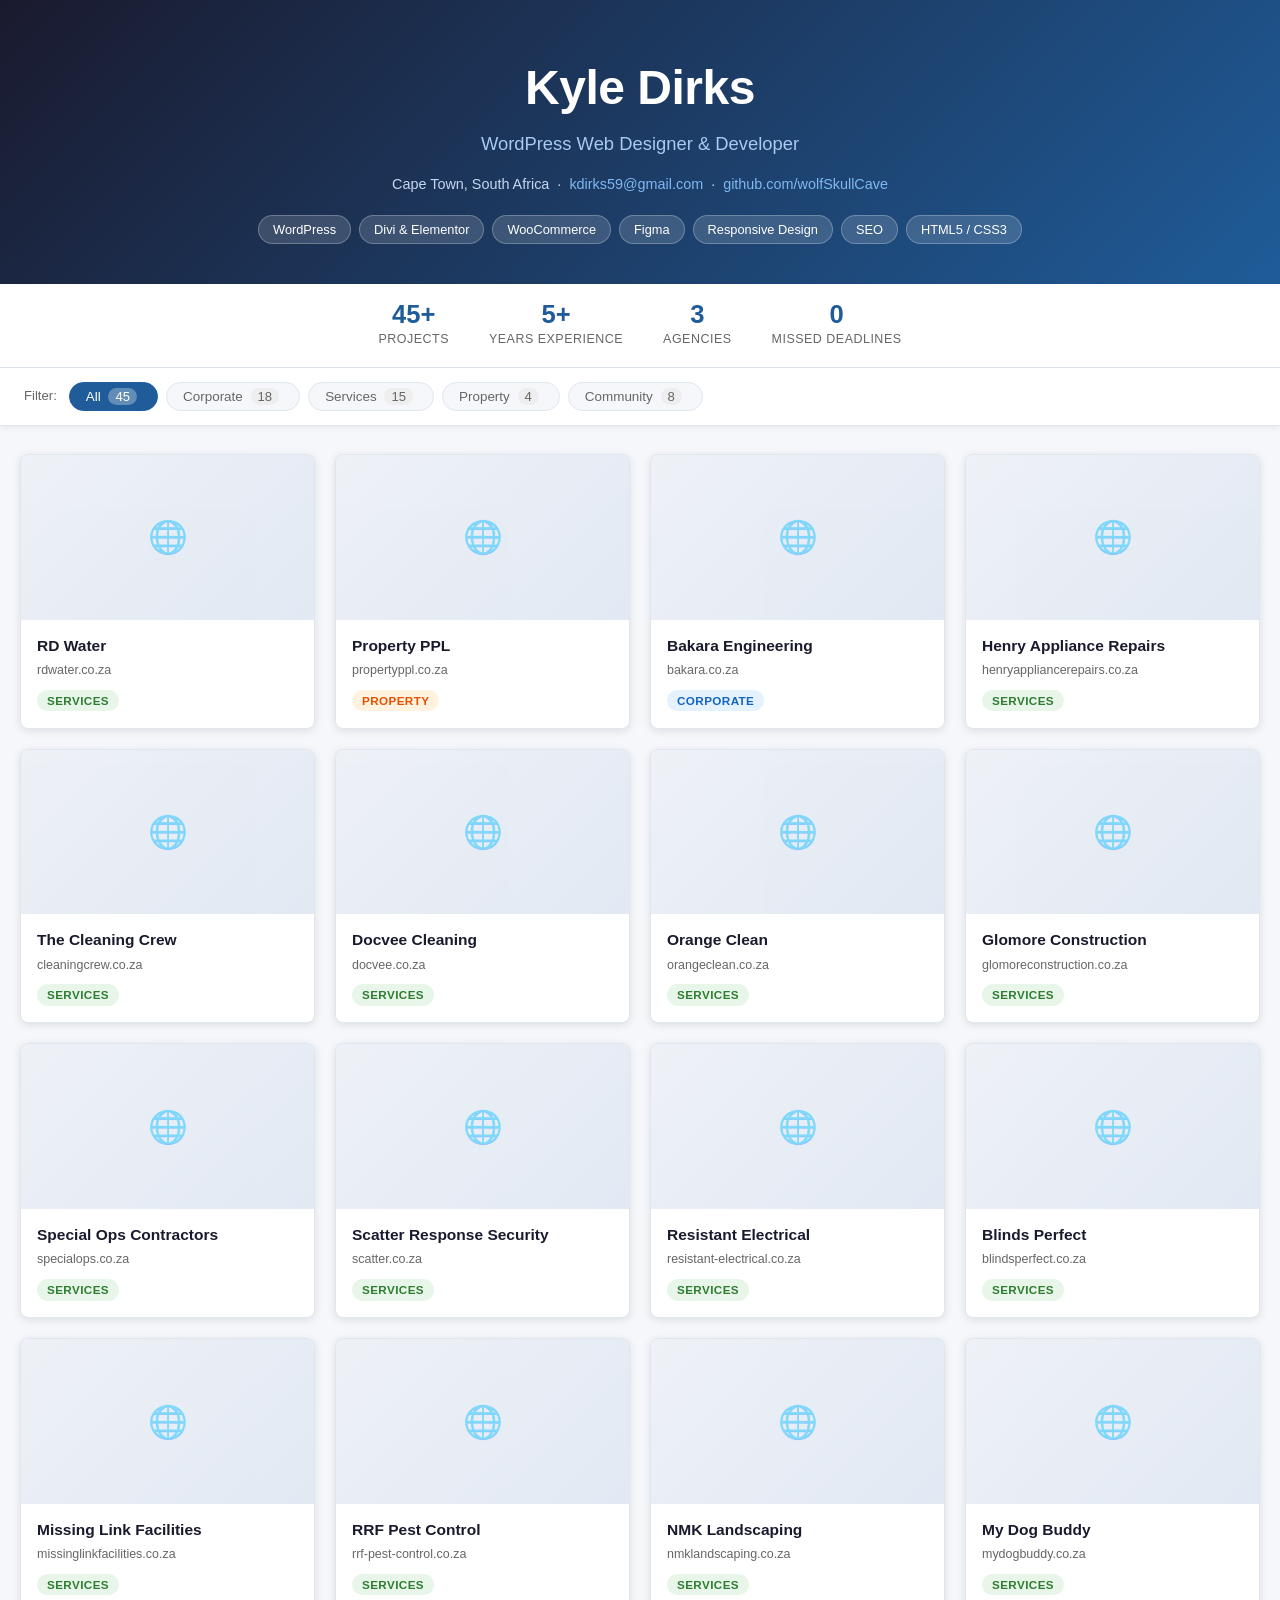
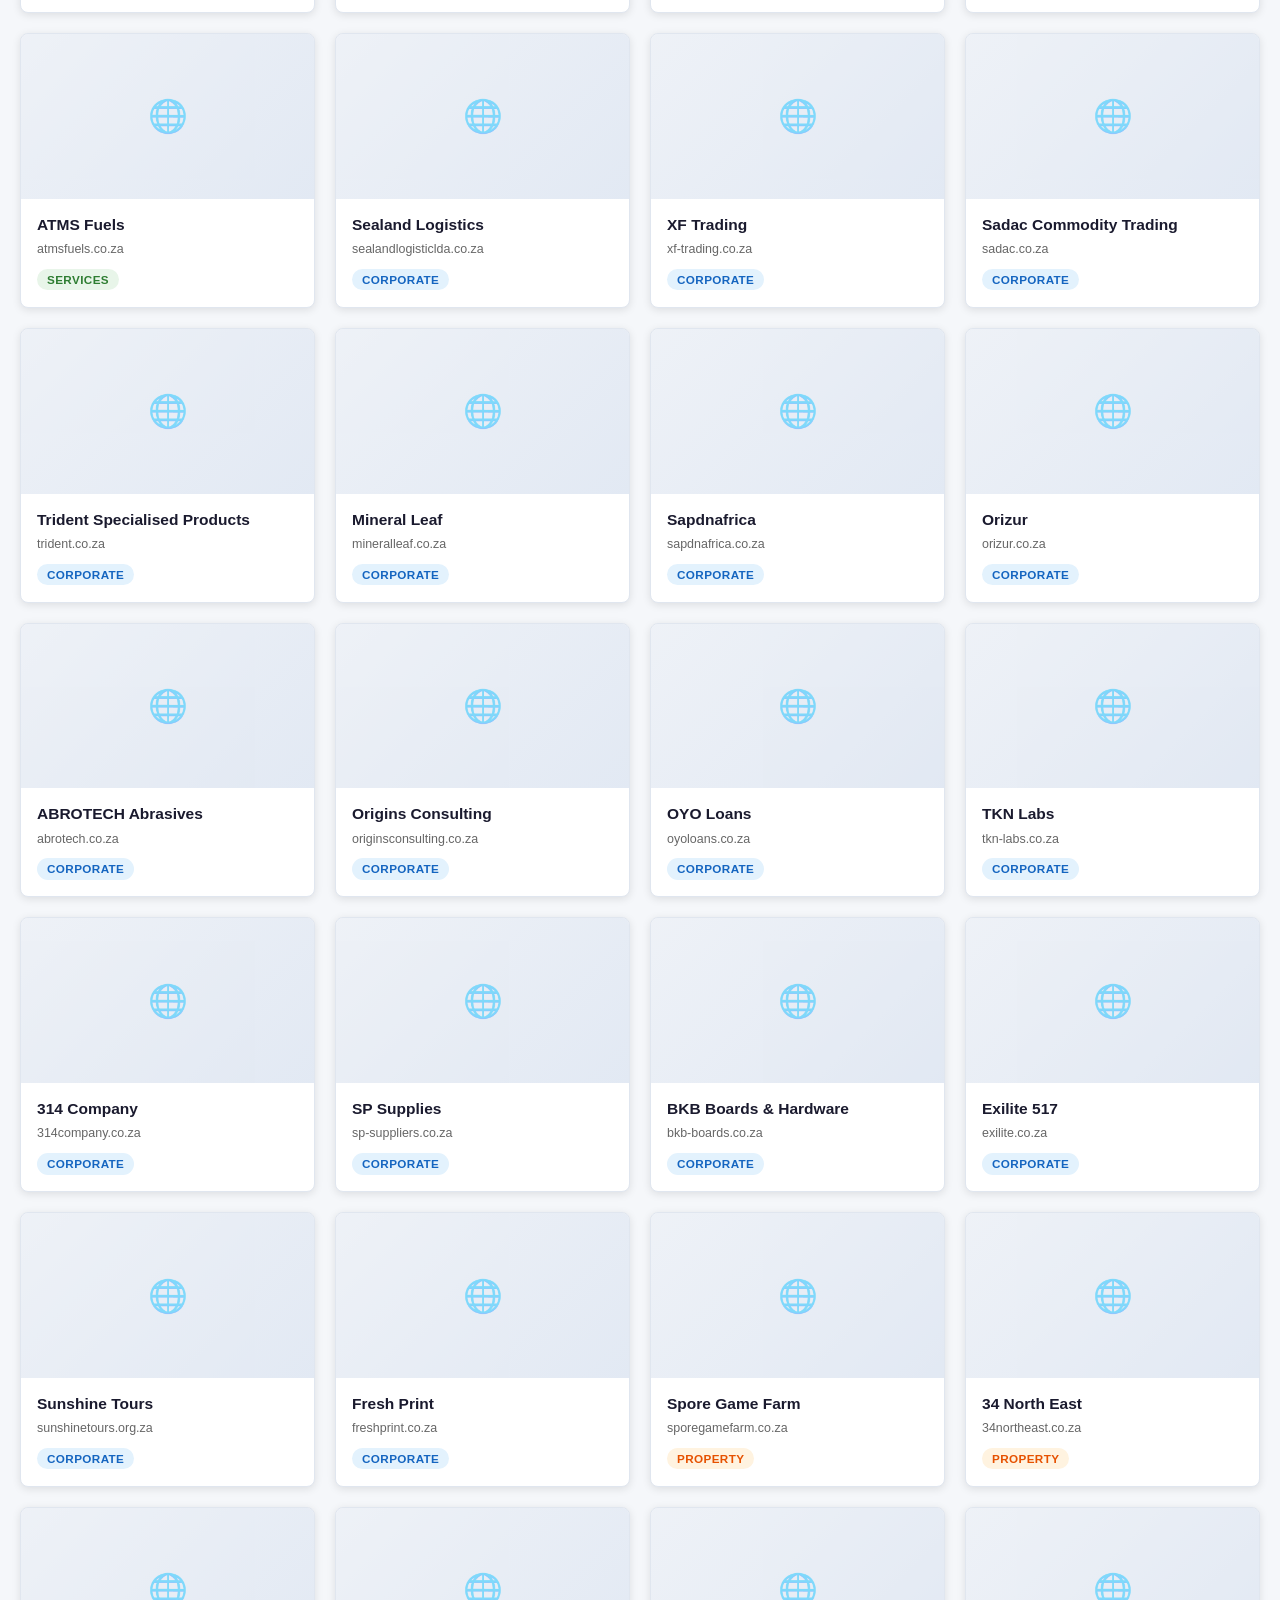
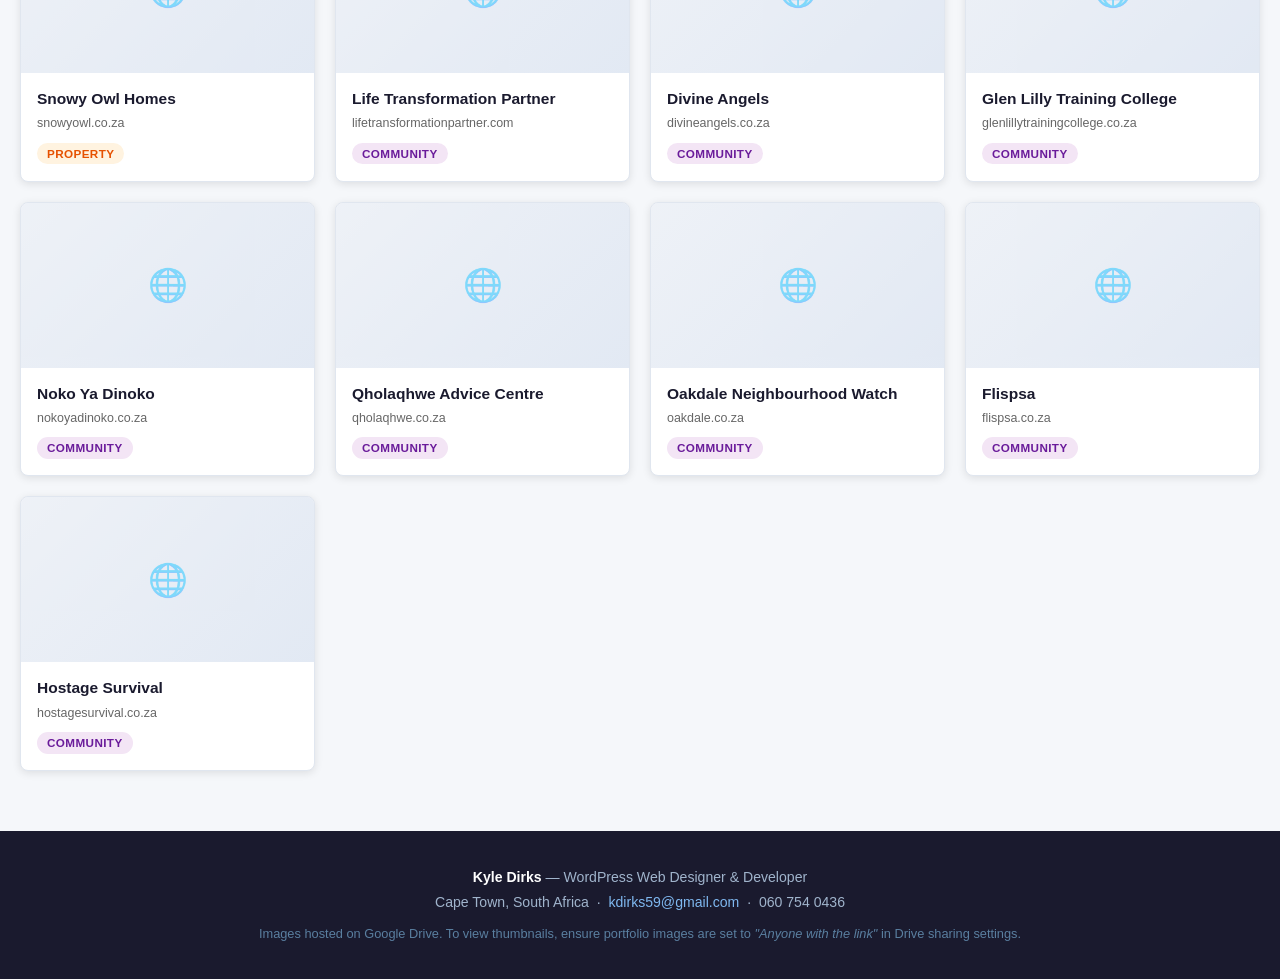
==== index.html @ b0771ab7 "Rename portfolio.html to index.html" ====
<!DOCTYPE html>
<html lang="en">
<head>
<meta charset="UTF-8">
<meta name="viewport" content="width=device-width, initial-scale=1.0">
<title>Kyle Dirks — WordPress Web Designer | Portfolio</title>
<style>
  *, *::before, *::after { box-sizing: border-box; margin: 0; padding: 0; }

  :root {
    --accent: #1F5C99;
    --accent-light: #2e7bd4;
    --accent-bg: #EBF2FB;
    --dark: #1a1a2e;
    --text: #333;
    --muted: #666;
    --light: #f5f7fa;
    --border: #e0e6ef;
    --radius: 8px;
    --shadow: 0 2px 8px rgba(0,0,0,0.10);
    --shadow-lg: 0 8px 32px rgba(0,0,0,0.18);
  }

  body { font-family: 'Segoe UI', Arial, sans-serif; background: var(--light); color: var(--text); line-height: 1.5; }

  /* ─── HEADER ─────────────────────────── */
  header {
    background: linear-gradient(135deg, #1a1a2e 0%, var(--accent) 100%);
    color: #fff; padding: 52px 24px 40px; text-align: center;
  }
  header h1 { font-size: clamp(2rem, 5vw, 3rem); font-weight: 700; letter-spacing: -0.5px; }
  header .subtitle { font-size: 1.15rem; color: #a8caf0; margin: 6px 0 16px; font-weight: 400; }
  header .meta { font-size: 0.9rem; color: #c5d8f0; margin-bottom: 20px; }
  header .meta a { color: #7fb8f0; text-decoration: none; }
  header .meta a:hover { text-decoration: underline; }
  .tags { display: flex; flex-wrap: wrap; justify-content: center; gap: 8px; }
  .tag {
    background: rgba(255,255,255,0.15); border: 1px solid rgba(255,255,255,0.25);
    color: #fff; border-radius: 20px; padding: 4px 14px; font-size: 0.8rem; font-weight: 500;
  }

  /* ─── STATS BAR ──────────────────────── */
  .stats {
    display: flex; justify-content: center; gap: 40px; flex-wrap: wrap;
    background: #fff; border-bottom: 1px solid var(--border); padding: 18px 24px;
    box-shadow: var(--shadow);
  }
  .stat { text-align: center; }
  .stat-n { font-size: 1.6rem; font-weight: 700; color: var(--accent); line-height: 1; }
  .stat-l { font-size: 0.78rem; color: var(--muted); margin-top: 2px; text-transform: uppercase; letter-spacing: 0.5px; }

  /* ─── FILTERS ────────────────────────── */
  .filter-bar {
    position: sticky; top: 0; z-index: 10; background: #fff;
    border-bottom: 1px solid var(--border); padding: 14px 24px;
    display: flex; flex-wrap: wrap; gap: 8px; align-items: center;
    box-shadow: 0 2px 6px rgba(0,0,0,0.06);
  }
  .filter-bar span { font-size: 0.82rem; color: var(--muted); margin-right: 4px; flex-shrink: 0; }
  .filter-btn {
    background: var(--light); border: 1.5px solid var(--border); color: var(--muted);
    border-radius: 20px; padding: 5px 16px; font-size: 0.84rem; cursor: pointer;
    transition: all 0.18s; font-weight: 500;
  }
  .filter-btn:hover { border-color: var(--accent); color: var(--accent); background: var(--accent-bg); }
  .filter-btn.active { background: var(--accent); border-color: var(--accent); color: #fff; }
  .count-badge {
    display: inline-block; background: #eee; color: var(--muted);
    border-radius: 10px; padding: 1px 7px; font-size: 0.72rem; margin-left: 4px;
  }
  .filter-btn.active .count-badge { background: rgba(255,255,255,0.3); color: #fff; }

  /* ─── GRID ───────────────────────────── */
  .grid-wrap { max-width: 1300px; margin: 0 auto; padding: 28px 20px 60px; }
  .project-grid {
    display: grid;
    grid-template-columns: repeat(auto-fill, minmax(280px, 1fr));
    gap: 20px;
  }

  /* ─── CARD ───────────────────────────── */
  .card {
    background: #fff; border-radius: var(--radius); overflow: hidden;
    box-shadow: var(--shadow); transition: transform 0.18s, box-shadow 0.18s;
    cursor: pointer; border: 1px solid var(--border);
  }
  .card:hover { transform: translateY(-4px); box-shadow: var(--shadow-lg); }
  .card-thumb {
    width: 100%; aspect-ratio: 16/9; object-fit: cover; object-position: top;
    background: #dde4ef; display: block;
  }
  .card-thumb-placeholder {
    width: 100%; aspect-ratio: 16/9; background: linear-gradient(135deg, #dde4ef 0%, #c5d3e8 100%);
    display: flex; align-items: center; justify-content: center;
    color: var(--accent); font-size: 2rem; opacity: 0.5;
  }
  .card-body { padding: 14px 16px 16px; }
  .card-title { font-size: 0.97rem; font-weight: 600; color: var(--dark); margin-bottom: 4px; }
  .card-url { font-size: 0.78rem; color: var(--muted); margin-bottom: 8px; overflow: hidden; text-overflow: ellipsis; white-space: nowrap; }
  .cat-badge {
    display: inline-block; border-radius: 12px; padding: 2px 10px;
    font-size: 0.73rem; font-weight: 600; text-transform: uppercase; letter-spacing: 0.4px;
  }
  .cat-services  { background: #e8f5e9; color: #2e7d32; }
  .cat-corporate { background: #e3f2fd; color: #1565c0; }
  .cat-property  { background: #fff3e0; color: #e65100; }
  .cat-community { background: #f3e5f5; color: #6a1b9a; }

  /* ─── MODAL ──────────────────────────── */
  .modal-overlay {
    display: none; position: fixed; inset: 0; z-index: 100;
    background: rgba(10,14,25,0.88); backdrop-filter: blur(4px);
    align-items: center; justify-content: center; padding: 20px;
  }
  .modal-overlay.open { display: flex; }
  .modal-box {
    background: #fff; border-radius: 12px; max-width: 960px; width: 100%;
    overflow: hidden; box-shadow: 0 24px 64px rgba(0,0,0,0.5);
    max-height: 90vh; display: flex; flex-direction: column;
  }
  .modal-img-wrap { position: relative; background: #111; flex-shrink: 0; }
  .modal-img { width: 100%; max-height: 60vh; object-fit: contain; display: block; }
  .modal-close {
    position: absolute; top: 10px; right: 10px; background: rgba(0,0,0,0.6);
    color: #fff; border: none; border-radius: 50%; width: 34px; height: 34px;
    font-size: 1.2rem; cursor: pointer; line-height: 34px; text-align: center;
    transition: background 0.15s;
  }
  .modal-close:hover { background: rgba(0,0,0,0.9); }
  .modal-info { padding: 20px 24px; overflow-y: auto; }
  .modal-title { font-size: 1.25rem; font-weight: 700; color: var(--dark); margin-bottom: 6px; }
  .modal-url { color: var(--accent); font-size: 0.9rem; margin-bottom: 12px; }
  .modal-url a { color: inherit; text-decoration: none; }
  .modal-url a:hover { text-decoration: underline; }

  /* ─── FOOTER ─────────────────────────── */
  footer {
    background: var(--dark); color: #a0b4cc; text-align: center;
    padding: 32px 20px; font-size: 0.88rem;
  }
  footer a { color: #7fb8f0; text-decoration: none; }
  footer a:hover { text-decoration: underline; }
  footer p { margin: 4px 0; }

  /* ─── NO RESULTS ─────────────────────── */
  .no-results { text-align: center; padding: 60px 20px; color: var(--muted); display: none; }
  .no-results.show { display: block; }

  @media (max-width: 500px) {
    .stats { gap: 20px; } .stat-n { font-size: 1.3rem; }
    .filter-bar { padding: 10px 14px; }
  }
</style>
</head>
<body>

<!-- HEADER -->
<header>
  <h1>Kyle Dirks</h1>
  <p class="subtitle">WordPress Web Designer &amp; Developer</p>
  <p class="meta">
    Cape Town, South Africa &nbsp;·&nbsp;
    <a href="mailto:kdirks59@gmail.com">kdirks59@gmail.com</a> &nbsp;·&nbsp;
    <a href="https://github.com/wolfSkullCave" target="_blank">github.com/wolfSkullCave</a>
  </p>
  <div class="tags">
    <span class="tag">WordPress</span>
    <span class="tag">Divi &amp; Elementor</span>
    <span class="tag">WooCommerce</span>
    <span class="tag">Figma</span>
    <span class="tag">Responsive Design</span>
    <span class="tag">SEO</span>
    <span class="tag">HTML5 / CSS3</span>
  </div>
</header>

<!-- STATS -->
<div class="stats">
  <div class="stat"><div class="stat-n">45+</div><div class="stat-l">Projects</div></div>
  <div class="stat"><div class="stat-n">5+</div><div class="stat-l">Years Experience</div></div>
  <div class="stat"><div class="stat-n">3</div><div class="stat-l">Agencies</div></div>
  <div class="stat"><div class="stat-n">0</div><div class="stat-l">Missed Deadlines</div></div>
</div>

<!-- FILTER BAR -->
<div class="filter-bar">
  <span>Filter:</span>
  <button class="filter-btn active" data-cat="all">All <span class="count-badge" id="cnt-all"></span></button>
  <button class="filter-btn" data-cat="corporate">Corporate <span class="count-badge" id="cnt-corporate"></span></button>
  <button class="filter-btn" data-cat="services">Services <span class="count-badge" id="cnt-services"></span></button>
  <button class="filter-btn" data-cat="property">Property <span class="count-badge" id="cnt-property"></span></button>
  <button class="filter-btn" data-cat="community">Community <span class="count-badge" id="cnt-community"></span></button>
</div>

<!-- GRID -->
<div class="grid-wrap">
  <div class="project-grid" id="grid"></div>
  <div class="no-results" id="noResults">No projects in this category.</div>
</div>

<!-- MODAL -->
<div class="modal-overlay" id="modal" onclick="closeModal(event)">
  <div class="modal-box">
    <div class="modal-img-wrap">
      <img class="modal-img" id="modalImg" src="" alt="">
      <button class="modal-close" onclick="document.getElementById('modal').classList.remove('open')">✕</button>
    </div>
    <div class="modal-info">
      <div class="modal-title" id="modalTitle"></div>
      <div class="modal-url" id="modalUrl"></div>
    </div>
  </div>
</div>

<!-- FOOTER -->
<footer>
  <p><strong style="color:#fff">Kyle Dirks</strong> — WordPress Web Designer &amp; Developer</p>
  <p>Cape Town, South Africa &nbsp;·&nbsp; <a href="mailto:kdirks59@gmail.com">kdirks59@gmail.com</a> &nbsp;·&nbsp; 060 754 0436</p>
  <p style="margin-top:10px;font-size:0.8rem;color:#5a7fa0">
    Images hosted on Google Drive. To view thumbnails, ensure portfolio images are set to <em>"Anyone with the link"</em> in Drive sharing settings.
  </p>
</footer>

<script>
const PROJECTS = [
  // ── LIVE SITES ─────────────────────────────────────────────────────────────
  { id:"1VOn3ZKAwUbLEKaM4uTJyztJ9x8DO9kuT", name:"RD Water",                    url:"rdwater.co.za",                    cat:"services"  },
  { id:"1xuIS_zCRkSn0fhZF6Ad-k_DvDBIlaHQO", name:"Property PPL",                url:"propertyppl.co.za",                cat:"property"  },
  { id:"1AdY3MvihswEKkSLO9ONEdrPy8ykD-rSt", name:"Bakara Engineering",          url:"bakara.co.za",                     cat:"corporate" },

  // ── SERVICES ────────────────────────────────────────────────────────────────
  { id:"1OZeitE3I3MEvcCmDrr14hKFffZswoZzj", name:"Henry Appliance Repairs",     url:"henryappliancerepairs.co.za",      cat:"services"  },
  { id:"1ao2gnwcumHWJuwLQurOdCk4n6X17knT5", name:"The Cleaning Crew",           url:"cleaningcrew.co.za",               cat:"services"  },
  { id:"1-XbLEE9x52l-U4YPDpGG1Ltl_JV69nsO", name:"Docvee Cleaning",            url:"docvee.co.za",                     cat:"services"  },
  { id:"17dZBe9qcqf1zkoKFgwig2fU0ifJXUtPw", name:"Orange Clean",               url:"orangeclean.co.za",                cat:"services"  },
  { id:"1oFAxQyvmVrfmtj0T7iDNGGWK8JG4TdI8", name:"Glomore Construction",       url:"glomoreconstruction.co.za",        cat:"services"  },
  { id:"1_yMRY7HYg5rNJz_zPk6j6thSe9CJH3C1", name:"Special Ops Contractors",   url:"specialops.co.za",                 cat:"services"  },
  { id:"1XLmnslQxLV0-A5N7F5BeiASNNL_PTV9k", name:"Scatter Response Security",  url:"scatter.co.za",                    cat:"services"  },
  { id:"1ZPDRsFscFp4ztmzE1AEtw1baC3YrvpFQ", name:"Resistant Electrical",       url:"resistant-electrical.co.za",       cat:"services"  },
  { id:"19HLzJamrmNAw_ViIx2vaQvEqMYDIzRyc", name:"Blinds Perfect",             url:"blindsperfect.co.za",              cat:"services"  },
  { id:"1XZkaNRYfQNSDB_0Z4xUr1okp6CbQjUZU", name:"Missing Link Facilities",    url:"missinglinkfacilities.co.za",      cat:"services"  },
  { id:"1rWTlvmh6eceCX_j27UhWy4ehguwxPcc_", name:"RRF Pest Control",           url:"rrf-pest-control.co.za",           cat:"services"  },
  { id:"1-5Y-0n3PZafvwCwqHvlI_Y8YnskIpDDf", name:"NMK Landscaping",           url:"nmklandscaping.co.za",             cat:"services"  },
  { id:"1yqmUr0cnCtfFo3-zH4x-Gop8-C54eU8z", name:"My Dog Buddy",              url:"mydogbuddy.co.za",                 cat:"services"  },
  { id:"17ULK2d_QY-LldDrziYvft5a-ivfLLGws", name:"ATMS Fuels",                url:"atmsfuels.co.za",                  cat:"services"  },

  // ── CORPORATE ───────────────────────────────────────────────────────────────
  { id:"1TvnXIgWq-tRLYcjlD7ZajYobvWK-GU08", name:"Sealand Logistics",          url:"sealandlogisticlda.co.za",         cat:"corporate" },
  { id:"1lAWmeF_8JWfru_qbq_qFSfo8xiZH9RE0", name:"XF Trading",                 url:"xf-trading.co.za",                cat:"corporate" },
  { id:"18IDjkCeOulho27qgL-StfcYa3zH63om7", name:"Sadac Commodity Trading",    url:"sadac.co.za",                     cat:"corporate" },
  { id:"1odSyRiZVa5Z-pB02ytN6AF83hdISm1Op", name:"Trident Specialised Products",url:"trident.co.za",                  cat:"corporate" },
  { id:"1GVniCfnHL-22ex8vA7lK1VIX5LeBZqFA", name:"Mineral Leaf",               url:"mineralleaf.co.za",               cat:"corporate" },
  { id:"1kBkdRtWWJVW2s0LEa4Psklf8fvdI8gFb", name:"Sapdnafrica",                url:"sapdnafrica.co.za",               cat:"corporate" },
  { id:"1gVYHnxsCOrwsFjn1sh2DRPZXwU0L5yLD", name:"Orizur",                     url:"orizur.co.za",                    cat:"corporate" },
  { id:"1tubptz2Ny1qfvS0vvY-3W0w2qAXRg6i4", name:"ABROTECH Abrasives",         url:"abrotech.co.za",                  cat:"corporate" },
  { id:"1iZ36zqbTvmycRpXrCdN8tRi79K_C4ASt", name:"Origins Consulting",         url:"originsconsulting.co.za",         cat:"corporate" },
  { id:"17BC4peONLqBhBqfubauDkX-fMja4X01P", name:"OYO Loans",                  url:"oyoloans.co.za",                  cat:"corporate" },
  { id:"1gUWUZ7Tt9lh3krVtkOpVNj0A1OOA7Jlu", name:"TKN Labs",                   url:"tkn-labs.co.za",                  cat:"corporate" },
  { id:"1rN4cAQw4dX41zwobVpWwn-AZvj1NJurs", name:"314 Company",                url:"314company.co.za",                cat:"corporate" },
  { id:"1lldvoDo48uWdEglRrT1eZ5YebA1IIZvL", name:"SP Supplies",                url:"sp-suppliers.co.za",              cat:"corporate" },
  { id:"1WxwepwDT5En0LaowRmpZQsexEVC91fL-", name:"BKB Boards & Hardware",      url:"bkb-boards.co.za",                cat:"corporate" },
  { id:"16YYRN2rDC2ATigddgYrpSLPmro54rt0V", name:"Exilite 517",                url:"exilite.co.za",                   cat:"corporate" },
  { id:"1pWQ0zmrrTksSBa-RFle3xpVck5IJ8iNv", name:"Sunshine Tours",             url:"sunshinetours.org.za",            cat:"corporate" },
  { id:"1Uxtuni425Sv7TEv5Fj5qG58pk_YyhZXg", name:"Fresh Print",                url:"freshprint.co.za",                cat:"corporate" },

  // ── PROPERTY ────────────────────────────────────────────────────────────────
  { id:"1Naz5C7mDGmfS2EZe-IqEMRAloQgKNH1P", name:"Spore Game Farm",            url:"sporegamefarm.co.za",             cat:"property"  },
  { id:"1KYiaU04hvrXJO-gpbqBOhm8UjfVXv_oE", name:"34 North East",              url:"34northeast.co.za",               cat:"property"  },
  { id:"1RA0YErpzneS2u5HMsngsa3TGkRCTjT4y", name:"Snowy Owl Homes",            url:"snowyowl.co.za",                  cat:"property"  },

  // ── COMMUNITY / NON-PROFIT ──────────────────────────────────────────────────
  { id:"1aRxssV2OieRjnNUTjFgDaeRuF-aEYSIX", name:"Life Transformation Partner",url:"lifetransformationpartner.com",   cat:"community" },
  { id:"1GcnPHRovpuREDNdB4B-GFjitgc6EOx17", name:"Divine Angels",              url:"divineangels.co.za",              cat:"community" },
  { id:"1gYFSiIoWmRiuz5Cr-IA4-cCpQe5FWrRD", name:"Glen Lilly Training College",url:"glenlillytrainingcollege.co.za",  cat:"community" },
  { id:"1mhT2OmBGmZmuCyJTBJvbEWFS6N6cTCdR", name:"Noko Ya Dinoko",            url:"nokoyadinoko.co.za",              cat:"community" },
  { id:"1CmbC0MAj5MkDcoOUB3C_aBBkT_3mhRQR", name:"Qholaqhwe Advice Centre",   url:"qholaqhwe.co.za",                 cat:"community" },
  { id:"1iEJ2z38W00-uIITbFHQ5jycJvpBJtM1F", name:"Oakdale Neighbourhood Watch",url:"oakdale.co.za",                  cat:"community" },
  { id:"1aU_ttb_CZrlB03IZ3LLPPLmoiTGLl1Zg", name:"Flispsa",                   url:"flispsa.co.za",                   cat:"community" },
  { id:"1d28nck1gPjOTU8BM2vjTlMMjSuy-z2zA", name:"Hostage Survival",          url:"hostagesurvival.co.za",            cat:"community" },
];

const CAT_LABELS = { services:"Services", corporate:"Corporate", property:"Property", community:"Community" };

function thumb(id) { return `https://drive.google.com/thumbnail?id=${id}&sz=w600`; }
function full(id)  { return `https://drive.google.com/thumbnail?id=${id}&sz=w1200`; }

let active = "all";

function buildGrid(cat) {
  const grid = document.getElementById("grid");
  const noR  = document.getElementById("noResults");
  const filtered = cat === "all" ? PROJECTS : PROJECTS.filter(p => p.cat === cat);
  grid.innerHTML = "";
  if (!filtered.length) { noR.classList.add("show"); return; }
  noR.classList.remove("show");
  filtered.forEach((p, i) => {
    const card = document.createElement("div");
    card.className = "card";
    card.innerHTML = `
      <img class="card-thumb" src="${thumb(p.id)}" alt="${p.name}" loading="lazy"
           onerror="this.style.display='none';this.nextElementSibling.style.display='flex'">
      <div class="card-thumb-placeholder" style="display:none">🌐</div>
      <div class="card-body">
        <div class="card-title">${p.name}</div>
        <div class="card-url">${p.url}</div>
        <span class="cat-badge cat-${p.cat}">${CAT_LABELS[p.cat]}</span>
      </div>`;
    card.addEventListener("click", () => openModal(p));
    grid.appendChild(card);
  });
}

function updateCounts() {
  const cats = ["all","corporate","services","property","community"];
  cats.forEach(c => {
    const n = c === "all" ? PROJECTS.length : PROJECTS.filter(p=>p.cat===c).length;
    document.getElementById("cnt-"+c).textContent = n;
  });
}

function openModal(p) {
  document.getElementById("modalImg").src = full(p.id);
  document.getElementById("modalTitle").textContent = p.name;
  document.getElementById("modalUrl").innerHTML =
    `<a href="https://${p.url}" target="_blank" rel="noopener">🔗 ${p.url}</a>
     &nbsp;<span class="cat-badge cat-${p.cat}" style="vertical-align:middle">${CAT_LABELS[p.cat]}</span>`;
  document.getElementById("modal").classList.add("open");
}

function closeModal(e) {
  if (e.target === document.getElementById("modal")) {
    document.getElementById("modal").classList.remove("open");
  }
}

document.addEventListener("keydown", e => {
  if (e.key === "Escape") document.getElementById("modal").classList.remove("open");
});

document.querySelectorAll(".filter-btn").forEach(btn => {
  btn.addEventListener("click", () => {
    document.querySelectorAll(".filter-btn").forEach(b => b.classList.remove("active"));
    btn.classList.add("active");
    buildGrid(btn.dataset.cat);
  });
});

updateCounts();
buildGrid("all");
</script>
</body>
</html>
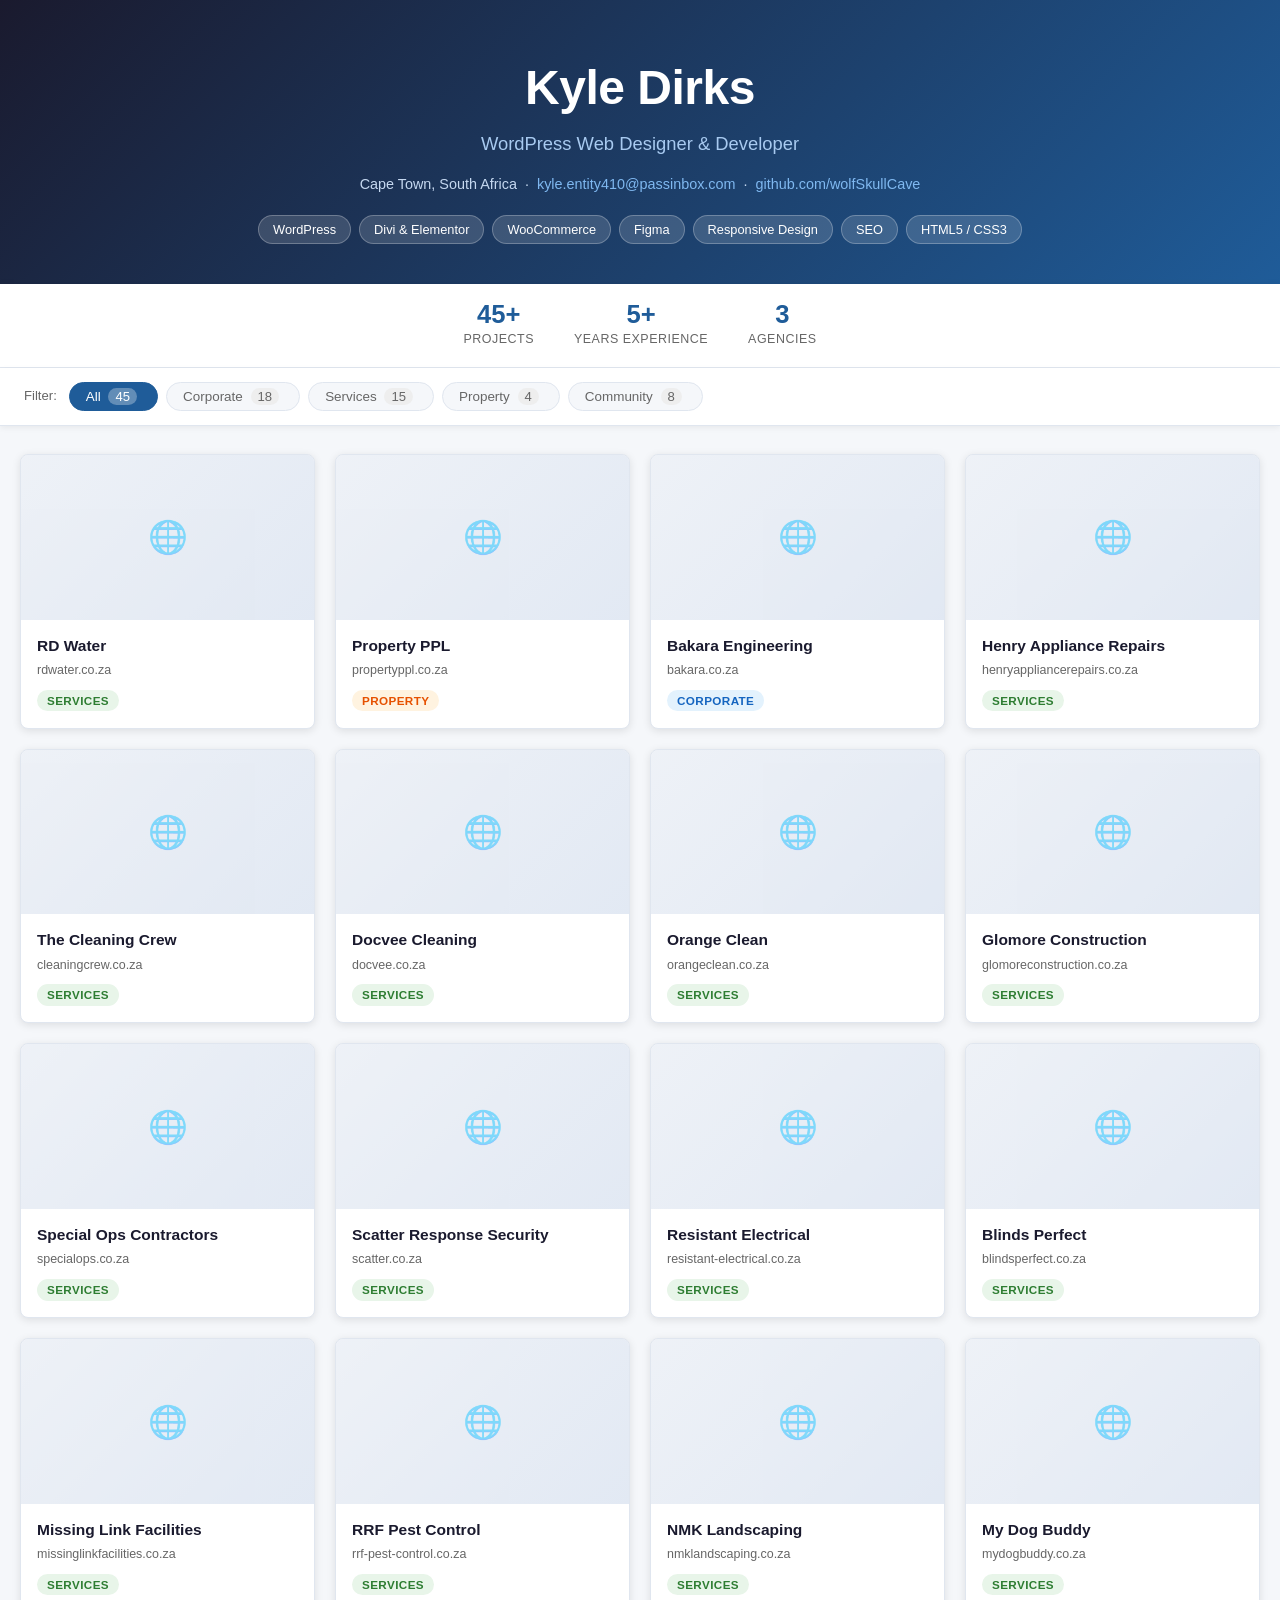
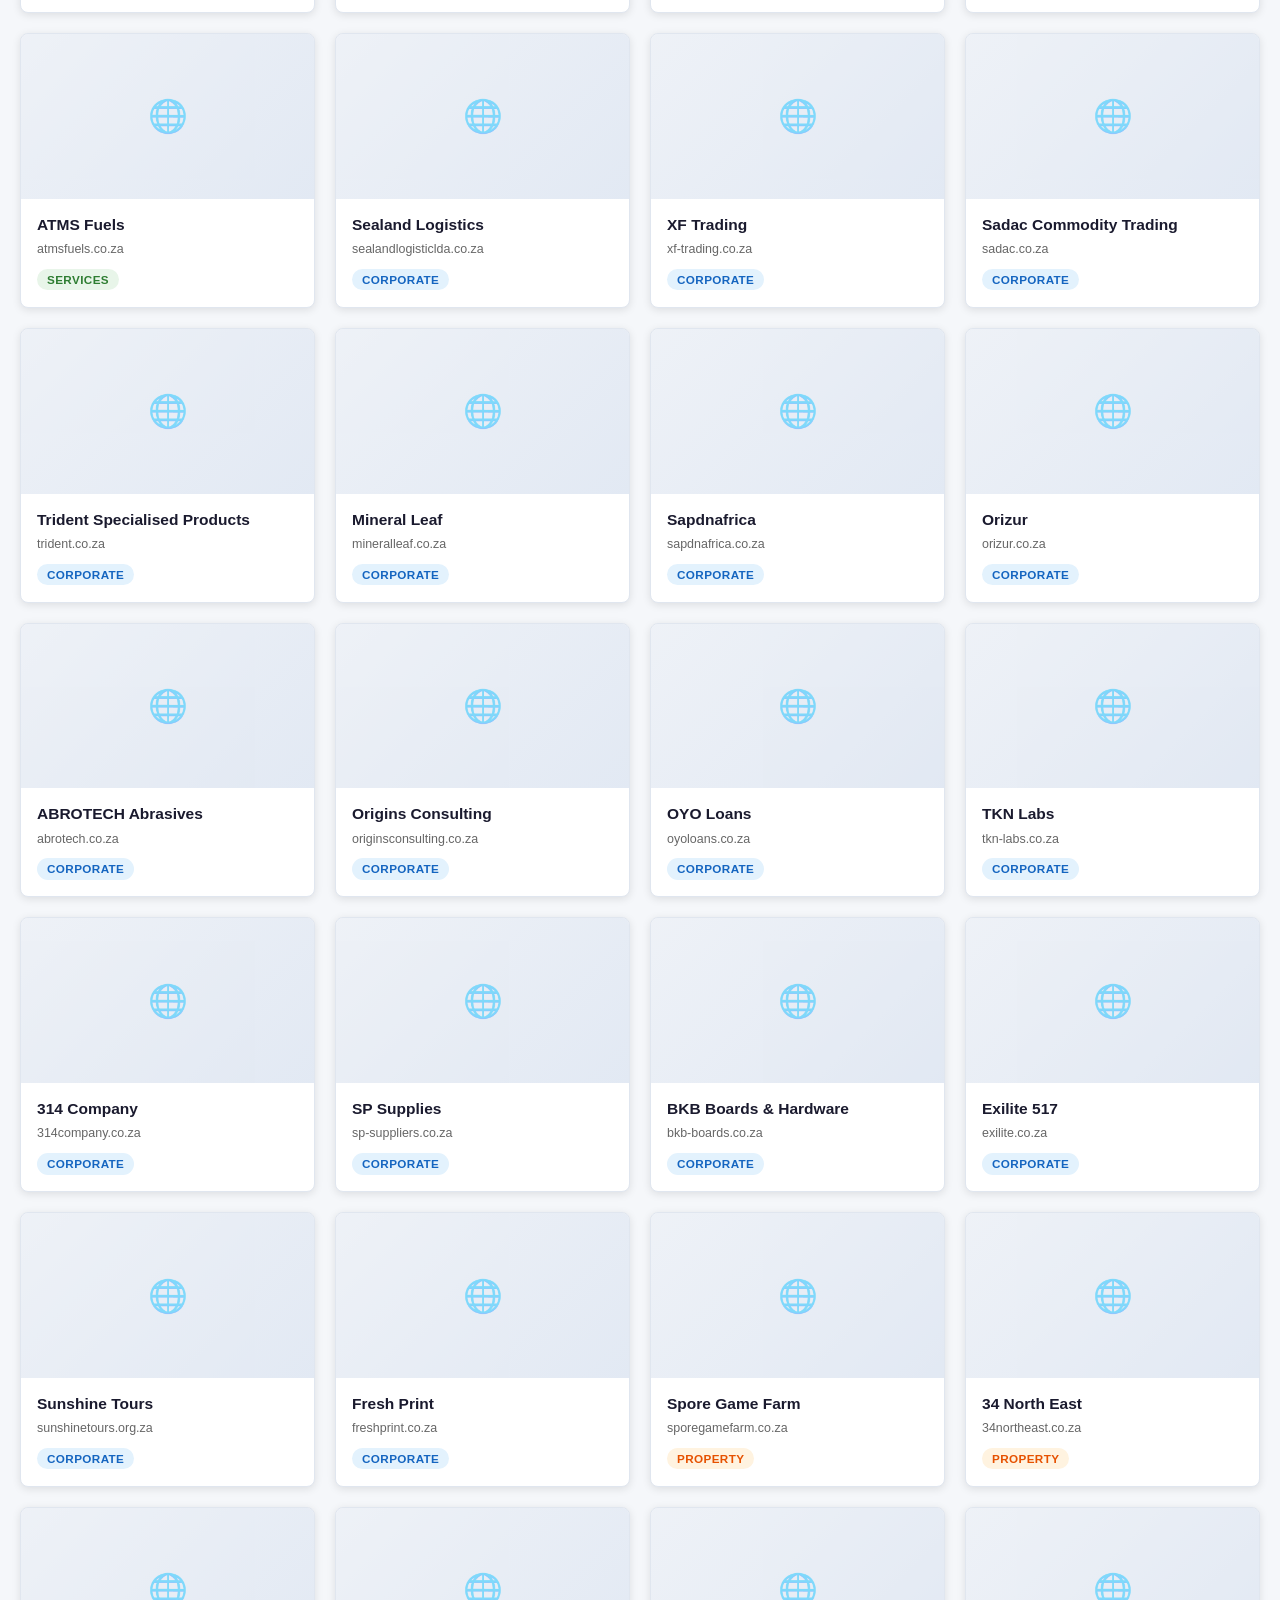
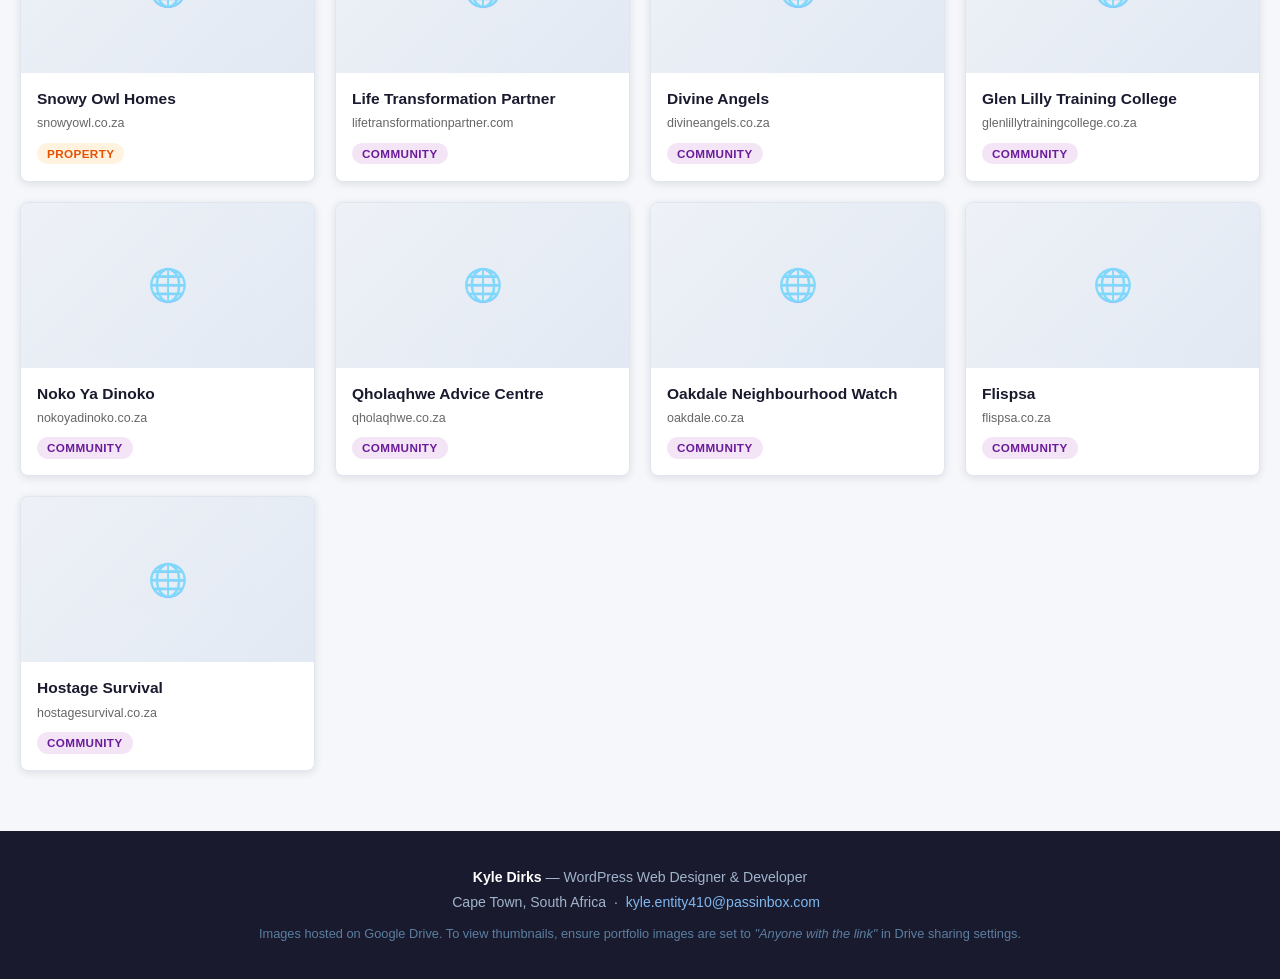
==== commit f538b2e7: "refactor(index.html): Added a link to open the image in a new tab. + Added open image in new tab lin" ====
--- a/index.html
+++ b/index.html
@@ -1,302 +1,801 @@
-<!DOCTYPE html>
+<!doctype html>
 <html lang="en">
-<head>
-<meta charset="UTF-8">
-<meta name="viewport" content="width=device-width, initial-scale=1.0">
-<title>Kyle Dirks — WordPress Web Designer | Portfolio</title>
-<style>
-  *, *::before, *::after { box-sizing: border-box; margin: 0; padding: 0; }
-
-  :root {
-    --accent: #1F5C99;
-    --accent-light: #2e7bd4;
-    --accent-bg: #EBF2FB;
-    --dark: #1a1a2e;
-    --text: #333;
-    --muted: #666;
-    --light: #f5f7fa;
-    --border: #e0e6ef;
-    --radius: 8px;
-    --shadow: 0 2px 8px rgba(0,0,0,0.10);
-    --shadow-lg: 0 8px 32px rgba(0,0,0,0.18);
-  }
-
-  body { font-family: 'Segoe UI', Arial, sans-serif; background: var(--light); color: var(--text); line-height: 1.5; }
-
-  /* ─── HEADER ─────────────────────────── */
-  header {
-    background: linear-gradient(135deg, #1a1a2e 0%, var(--accent) 100%);
-    color: #fff; padding: 52px 24px 40px; text-align: center;
-  }
-  header h1 { font-size: clamp(2rem, 5vw, 3rem); font-weight: 700; letter-spacing: -0.5px; }
-  header .subtitle { font-size: 1.15rem; color: #a8caf0; margin: 6px 0 16px; font-weight: 400; }
-  header .meta { font-size: 0.9rem; color: #c5d8f0; margin-bottom: 20px; }
-  header .meta a { color: #7fb8f0; text-decoration: none; }
-  header .meta a:hover { text-decoration: underline; }
-  .tags { display: flex; flex-wrap: wrap; justify-content: center; gap: 8px; }
-  .tag {
-    background: rgba(255,255,255,0.15); border: 1px solid rgba(255,255,255,0.25);
-    color: #fff; border-radius: 20px; padding: 4px 14px; font-size: 0.8rem; font-weight: 500;
-  }
-
-  /* ─── STATS BAR ──────────────────────── */
-  .stats {
-    display: flex; justify-content: center; gap: 40px; flex-wrap: wrap;
-    background: #fff; border-bottom: 1px solid var(--border); padding: 18px 24px;
-    box-shadow: var(--shadow);
-  }
-  .stat { text-align: center; }
-  .stat-n { font-size: 1.6rem; font-weight: 700; color: var(--accent); line-height: 1; }
-  .stat-l { font-size: 0.78rem; color: var(--muted); margin-top: 2px; text-transform: uppercase; letter-spacing: 0.5px; }
-
-  /* ─── FILTERS ────────────────────────── */
-  .filter-bar {
-    position: sticky; top: 0; z-index: 10; background: #fff;
-    border-bottom: 1px solid var(--border); padding: 14px 24px;
-    display: flex; flex-wrap: wrap; gap: 8px; align-items: center;
-    box-shadow: 0 2px 6px rgba(0,0,0,0.06);
-  }
-  .filter-bar span { font-size: 0.82rem; color: var(--muted); margin-right: 4px; flex-shrink: 0; }
-  .filter-btn {
-    background: var(--light); border: 1.5px solid var(--border); color: var(--muted);
-    border-radius: 20px; padding: 5px 16px; font-size: 0.84rem; cursor: pointer;
-    transition: all 0.18s; font-weight: 500;
-  }
-  .filter-btn:hover { border-color: var(--accent); color: var(--accent); background: var(--accent-bg); }
-  .filter-btn.active { background: var(--accent); border-color: var(--accent); color: #fff; }
-  .count-badge {
-    display: inline-block; background: #eee; color: var(--muted);
-    border-radius: 10px; padding: 1px 7px; font-size: 0.72rem; margin-left: 4px;
-  }
-  .filter-btn.active .count-badge { background: rgba(255,255,255,0.3); color: #fff; }
-
-  /* ─── GRID ───────────────────────────── */
-  .grid-wrap { max-width: 1300px; margin: 0 auto; padding: 28px 20px 60px; }
-  .project-grid {
-    display: grid;
-    grid-template-columns: repeat(auto-fill, minmax(280px, 1fr));
-    gap: 20px;
-  }
-
-  /* ─── CARD ───────────────────────────── */
-  .card {
-    background: #fff; border-radius: var(--radius); overflow: hidden;
-    box-shadow: var(--shadow); transition: transform 0.18s, box-shadow 0.18s;
-    cursor: pointer; border: 1px solid var(--border);
-  }
-  .card:hover { transform: translateY(-4px); box-shadow: var(--shadow-lg); }
-  .card-thumb {
-    width: 100%; aspect-ratio: 16/9; object-fit: cover; object-position: top;
-    background: #dde4ef; display: block;
-  }
-  .card-thumb-placeholder {
-    width: 100%; aspect-ratio: 16/9; background: linear-gradient(135deg, #dde4ef 0%, #c5d3e8 100%);
-    display: flex; align-items: center; justify-content: center;
-    color: var(--accent); font-size: 2rem; opacity: 0.5;
-  }
-  .card-body { padding: 14px 16px 16px; }
-  .card-title { font-size: 0.97rem; font-weight: 600; color: var(--dark); margin-bottom: 4px; }
-  .card-url { font-size: 0.78rem; color: var(--muted); margin-bottom: 8px; overflow: hidden; text-overflow: ellipsis; white-space: nowrap; }
-  .cat-badge {
-    display: inline-block; border-radius: 12px; padding: 2px 10px;
-    font-size: 0.73rem; font-weight: 600; text-transform: uppercase; letter-spacing: 0.4px;
-  }
-  .cat-services  { background: #e8f5e9; color: #2e7d32; }
-  .cat-corporate { background: #e3f2fd; color: #1565c0; }
-  .cat-property  { background: #fff3e0; color: #e65100; }
-  .cat-community { background: #f3e5f5; color: #6a1b9a; }
-
-  /* ─── MODAL ──────────────────────────── */
-  .modal-overlay {
-    display: none; position: fixed; inset: 0; z-index: 100;
-    background: rgba(10,14,25,0.88); backdrop-filter: blur(4px);
-    align-items: center; justify-content: center; padding: 20px;
-  }
-  .modal-overlay.open { display: flex; }
-  .modal-box {
-    background: #fff; border-radius: 12px; max-width: 960px; width: 100%;
-    overflow: hidden; box-shadow: 0 24px 64px rgba(0,0,0,0.5);
-    max-height: 90vh; display: flex; flex-direction: column;
-  }
-  .modal-img-wrap { position: relative; background: #111; flex-shrink: 0; }
-  .modal-img { width: 100%; max-height: 60vh; object-fit: contain; display: block; }
-  .modal-close {
-    position: absolute; top: 10px; right: 10px; background: rgba(0,0,0,0.6);
-    color: #fff; border: none; border-radius: 50%; width: 34px; height: 34px;
-    font-size: 1.2rem; cursor: pointer; line-height: 34px; text-align: center;
-    transition: background 0.15s;
-  }
-  .modal-close:hover { background: rgba(0,0,0,0.9); }
-  .modal-info { padding: 20px 24px; overflow-y: auto; }
-  .modal-title { font-size: 1.25rem; font-weight: 700; color: var(--dark); margin-bottom: 6px; }
-  .modal-url { color: var(--accent); font-size: 0.9rem; margin-bottom: 12px; }
-  .modal-url a { color: inherit; text-decoration: none; }
-  .modal-url a:hover { text-decoration: underline; }
-
-  /* ─── FOOTER ─────────────────────────── */
-  footer {
-    background: var(--dark); color: #a0b4cc; text-align: center;
-    padding: 32px 20px; font-size: 0.88rem;
-  }
-  footer a { color: #7fb8f0; text-decoration: none; }
-  footer a:hover { text-decoration: underline; }
-  footer p { margin: 4px 0; }
-
-  /* ─── NO RESULTS ─────────────────────── */
-  .no-results { text-align: center; padding: 60px 20px; color: var(--muted); display: none; }
-  .no-results.show { display: block; }
-
-  @media (max-width: 500px) {
-    .stats { gap: 20px; } .stat-n { font-size: 1.3rem; }
-    .filter-bar { padding: 10px 14px; }
-  }
-</style>
-</head>
-<body>
-
-<!-- HEADER -->
-<header>
-  <h1>Kyle Dirks</h1>
-  <p class="subtitle">WordPress Web Designer &amp; Developer</p>
-  <p class="meta">
-    Cape Town, South Africa &nbsp;·&nbsp;
-    <a href="mailto:kdirks59@gmail.com">kdirks59@gmail.com</a> &nbsp;·&nbsp;
-    <a href="https://github.com/wolfSkullCave" target="_blank">github.com/wolfSkullCave</a>
-  </p>
-  <div class="tags">
-    <span class="tag">WordPress</span>
-    <span class="tag">Divi &amp; Elementor</span>
-    <span class="tag">WooCommerce</span>
-    <span class="tag">Figma</span>
-    <span class="tag">Responsive Design</span>
-    <span class="tag">SEO</span>
-    <span class="tag">HTML5 / CSS3</span>
-  </div>
-</header>
-
-<!-- STATS -->
-<div class="stats">
-  <div class="stat"><div class="stat-n">45+</div><div class="stat-l">Projects</div></div>
-  <div class="stat"><div class="stat-n">5+</div><div class="stat-l">Years Experience</div></div>
-  <div class="stat"><div class="stat-n">3</div><div class="stat-l">Agencies</div></div>
-  <div class="stat"><div class="stat-n">0</div><div class="stat-l">Missed Deadlines</div></div>
-</div>
-
-<!-- FILTER BAR -->
-<div class="filter-bar">
-  <span>Filter:</span>
-  <button class="filter-btn active" data-cat="all">All <span class="count-badge" id="cnt-all"></span></button>
-  <button class="filter-btn" data-cat="corporate">Corporate <span class="count-badge" id="cnt-corporate"></span></button>
-  <button class="filter-btn" data-cat="services">Services <span class="count-badge" id="cnt-services"></span></button>
-  <button class="filter-btn" data-cat="property">Property <span class="count-badge" id="cnt-property"></span></button>
-  <button class="filter-btn" data-cat="community">Community <span class="count-badge" id="cnt-community"></span></button>
-</div>
-
-<!-- GRID -->
-<div class="grid-wrap">
-  <div class="project-grid" id="grid"></div>
-  <div class="no-results" id="noResults">No projects in this category.</div>
-</div>
-
-<!-- MODAL -->
-<div class="modal-overlay" id="modal" onclick="closeModal(event)">
-  <div class="modal-box">
-    <div class="modal-img-wrap">
-      <img class="modal-img" id="modalImg" src="" alt="">
-      <button class="modal-close" onclick="document.getElementById('modal').classList.remove('open')">✕</button>
+  <head>
+    <meta charset="UTF-8" />
+    <meta name="viewport" content="width=device-width, initial-scale=1.0" />
+    <title>Kyle Dirks — WordPress Web Designer | Portfolio</title>
+    <style>
+      *,
+      *::before,
+      *::after {
+        box-sizing: border-box;
+        margin: 0;
+        padding: 0;
+      }
+
+      :root {
+        --accent: #1f5c99;
+        --accent-light: #2e7bd4;
+        --accent-bg: #ebf2fb;
+        --dark: #1a1a2e;
+        --text: #333;
+        --muted: #666;
+        --light: #f5f7fa;
+        --border: #e0e6ef;
+        --radius: 8px;
+        --shadow: 0 2px 8px rgba(0, 0, 0, 0.1);
+        --shadow-lg: 0 8px 32px rgba(0, 0, 0, 0.18);
+      }
+
+      body {
+        font-family: "Segoe UI", Arial, sans-serif;
+        background: var(--light);
+        color: var(--text);
+        line-height: 1.5;
+      }
+
+      /* ─── HEADER ─────────────────────────── */
+      header {
+        background: linear-gradient(135deg, #1a1a2e 0%, var(--accent) 100%);
+        color: #fff;
+        padding: 52px 24px 40px;
+        text-align: center;
+      }
+      header h1 {
+        font-size: clamp(2rem, 5vw, 3rem);
+        font-weight: 700;
+        letter-spacing: -0.5px;
+      }
+      header .subtitle {
+        font-size: 1.15rem;
+        color: #a8caf0;
+        margin: 6px 0 16px;
+        font-weight: 400;
+      }
+      header .meta {
+        font-size: 0.9rem;
+        color: #c5d8f0;
+        margin-bottom: 20px;
+      }
+      header .meta a {
+        color: #7fb8f0;
+        text-decoration: none;
+      }
+      header .meta a:hover {
+        text-decoration: underline;
+      }
+      .tags {
+        display: flex;
+        flex-wrap: wrap;
+        justify-content: center;
+        gap: 8px;
+      }
+      .tag {
+        background: rgba(255, 255, 255, 0.15);
+        border: 1px solid rgba(255, 255, 255, 0.25);
+        color: #fff;
+        border-radius: 20px;
+        padding: 4px 14px;
+        font-size: 0.8rem;
+        font-weight: 500;
+      }
+
+      /* ─── STATS BAR ──────────────────────── */
+      .stats {
+        display: flex;
+        justify-content: center;
+        gap: 40px;
+        flex-wrap: wrap;
+        background: #fff;
+        border-bottom: 1px solid var(--border);
+        padding: 18px 24px;
+        box-shadow: var(--shadow);
+      }
+      .stat {
+        text-align: center;
+      }
+      .stat-n {
+        font-size: 1.6rem;
+        font-weight: 700;
+        color: var(--accent);
+        line-height: 1;
+      }
+      .stat-l {
+        font-size: 0.78rem;
+        color: var(--muted);
+        margin-top: 2px;
+        text-transform: uppercase;
+        letter-spacing: 0.5px;
+      }
+
+      /* ─── FILTERS ────────────────────────── */
+      .filter-bar {
+        position: sticky;
+        top: 0;
+        z-index: 10;
+        background: #fff;
+        border-bottom: 1px solid var(--border);
+        padding: 14px 24px;
+        display: flex;
+        flex-wrap: wrap;
+        gap: 8px;
+        align-items: center;
+        box-shadow: 0 2px 6px rgba(0, 0, 0, 0.06);
+      }
+      .filter-bar span {
+        font-size: 0.82rem;
+        color: var(--muted);
+        margin-right: 4px;
+        flex-shrink: 0;
+      }
+      .filter-btn {
+        background: var(--light);
+        border: 1.5px solid var(--border);
+        color: var(--muted);
+        border-radius: 20px;
+        padding: 5px 16px;
+        font-size: 0.84rem;
+        cursor: pointer;
+        transition: all 0.18s;
+        font-weight: 500;
+      }
+      .filter-btn:hover {
+        border-color: var(--accent);
+        color: var(--accent);
+        background: var(--accent-bg);
+      }
+      .filter-btn.active {
+        background: var(--accent);
+        border-color: var(--accent);
+        color: #fff;
+      }
+      .count-badge {
+        display: inline-block;
+        background: #eee;
+        color: var(--muted);
+        border-radius: 10px;
+        padding: 1px 7px;
+        font-size: 0.72rem;
+        margin-left: 4px;
+      }
+      .filter-btn.active .count-badge {
+        background: rgba(255, 255, 255, 0.3);
+        color: #fff;
+      }
+
+      /* ─── GRID ───────────────────────────── */
+      .grid-wrap {
+        max-width: 1300px;
+        margin: 0 auto;
+        padding: 28px 20px 60px;
+      }
+      .project-grid {
+        display: grid;
+        grid-template-columns: repeat(auto-fill, minmax(280px, 1fr));
+        gap: 20px;
+      }
+
+      /* ─── CARD ───────────────────────────── */
+      .card {
+        background: #fff;
+        border-radius: var(--radius);
+        overflow: hidden;
+        box-shadow: var(--shadow);
+        transition:
+          transform 0.18s,
+          box-shadow 0.18s;
+        cursor: pointer;
+        border: 1px solid var(--border);
+      }
+      .card:hover {
+        transform: translateY(-4px);
+        box-shadow: var(--shadow-lg);
+      }
+      .card-thumb {
+        width: 100%;
+        aspect-ratio: 16/9;
+        object-fit: cover;
+        object-position: top;
+        background: #dde4ef;
+        display: block;
+      }
+      .card-thumb-placeholder {
+        width: 100%;
+        aspect-ratio: 16/9;
+        background: linear-gradient(135deg, #dde4ef 0%, #c5d3e8 100%);
+        display: flex;
+        align-items: center;
+        justify-content: center;
+        color: var(--accent);
+        font-size: 2rem;
+        opacity: 0.5;
+      }
+      .card-body {
+        padding: 14px 16px 16px;
+      }
+      .card-title {
+        font-size: 0.97rem;
+        font-weight: 600;
+        color: var(--dark);
+        margin-bottom: 4px;
+      }
+      .card-url {
+        font-size: 0.78rem;
+        color: var(--muted);
+        margin-bottom: 8px;
+        overflow: hidden;
+        text-overflow: ellipsis;
+        white-space: nowrap;
+      }
+      .cat-badge {
+        display: inline-block;
+        border-radius: 12px;
+        padding: 2px 10px;
+        font-size: 0.73rem;
+        font-weight: 600;
+        text-transform: uppercase;
+        letter-spacing: 0.4px;
+      }
+      .cat-services {
+        background: #e8f5e9;
+        color: #2e7d32;
+      }
+      .cat-corporate {
+        background: #e3f2fd;
+        color: #1565c0;
+      }
+      .cat-property {
+        background: #fff3e0;
+        color: #e65100;
+      }
+      .cat-community {
+        background: #f3e5f5;
+        color: #6a1b9a;
+      }
+
+      /* ─── MODAL ──────────────────────────── */
+      .modal-overlay {
+        display: none;
+        position: fixed;
+        inset: 0;
+        z-index: 100;
+        background: rgba(10, 14, 25, 0.88);
+        backdrop-filter: blur(4px);
+        align-items: center;
+        justify-content: center;
+        padding: 20px;
+      }
+      .modal-overlay.open {
+        display: flex;
+      }
+      .modal-box {
+        background: #fff;
+        border-radius: 12px;
+        max-width: 960px;
+        width: 100%;
+        overflow: hidden;
+        box-shadow: 0 24px 64px rgba(0, 0, 0, 0.5);
+        max-height: 90vh;
+        display: flex;
+        flex-direction: column;
+      }
+      .modal-img-wrap {
+        position: relative;
+        background: #111;
+        flex-shrink: 0;
+      }
+      .modal-img {
+        width: 100%;
+        max-height: 60vh;
+        object-fit: contain;
+        display: block;
+      }
+      .modal-close {
+        position: absolute;
+        top: 10px;
+        right: 10px;
+        background: rgba(0, 0, 0, 0.6);
+        color: #fff;
+        border: none;
+        border-radius: 50%;
+        width: 34px;
+        height: 34px;
+        font-size: 1.2rem;
+        cursor: pointer;
+        line-height: 34px;
+        text-align: center;
+        transition: background 0.15s;
+      }
+      .modal-close:hover {
+        background: rgba(0, 0, 0, 0.9);
+      }
+      .modal-info {
+        padding: 20px 24px;
+        overflow-y: auto;
+      }
+      .modal-title {
+        font-size: 1.25rem;
+        font-weight: 700;
+        color: var(--dark);
+        margin-bottom: 6px;
+      }
+      .modal-url {
+        color: var(--accent);
+        font-size: 0.9rem;
+        margin-bottom: 12px;
+      }
+      .modal-url a {
+        color: inherit;
+        text-decoration: none;
+      }
+      .modal-url a:hover {
+        text-decoration: underline;
+      }
+
+      /* ─── FOOTER ─────────────────────────── */
+      footer {
+        background: var(--dark);
+        color: #a0b4cc;
+        text-align: center;
+        padding: 32px 20px;
+        font-size: 0.88rem;
+      }
+      footer a {
+        color: #7fb8f0;
+        text-decoration: none;
+      }
+      footer a:hover {
+        text-decoration: underline;
+      }
+      footer p {
+        margin: 4px 0;
+      }
+
+      /* ─── NO RESULTS ─────────────────────── */
+      .no-results {
+        text-align: center;
+        padding: 60px 20px;
+        color: var(--muted);
+        display: none;
+      }
+      .no-results.show {
+        display: block;
+      }
+
+      @media (max-width: 500px) {
+        .stats {
+          gap: 20px;
+        }
+        .stat-n {
+          font-size: 1.3rem;
+        }
+        .filter-bar {
+          padding: 10px 14px;
+        }
+      }
+    </style>
+  </head>
+  <body>
+    <!-- HEADER -->
+    <header>
+      <h1>Kyle Dirks</h1>
+      <p class="subtitle">WordPress Web Designer &amp; Developer</p>
+      <p class="meta">
+        Cape Town, South Africa &nbsp;·&nbsp;
+        <a href="mailto:kyle.entity410@passinbox.com"
+          >kyle.entity410@passinbox.com</a
+        >
+        &nbsp;·&nbsp;
+        <a href="https://github.com/wolfSkullCave" target="_blank"
+          >github.com/wolfSkullCave</a
+        >
+      </p>
+      <div class="tags">
+        <span class="tag">WordPress</span>
+        <span class="tag">Divi &amp; Elementor</span>
+        <span class="tag">WooCommerce</span>
+        <span class="tag">Figma</span>
+        <span class="tag">Responsive Design</span>
+        <span class="tag">SEO</span>
+        <span class="tag">HTML5 / CSS3</span>
+      </div>
+    </header>
+
+    <!-- STATS -->
+    <div class="stats">
+      <div class="stat">
+        <div class="stat-n">45+</div>
+        <div class="stat-l">Projects</div>
+      </div>
+      <div class="stat">
+        <div class="stat-n">5+</div>
+        <div class="stat-l">Years Experience</div>
+      </div>
+      <div class="stat">
+        <div class="stat-n">3</div>
+        <div class="stat-l">Agencies</div>
+      </div>
     </div>
-    <div class="modal-info">
-      <div class="modal-title" id="modalTitle"></div>
-      <div class="modal-url" id="modalUrl"></div>
+
+    <!-- FILTER BAR -->
+    <div class="filter-bar">
+      <span>Filter:</span>
+      <button class="filter-btn active" data-cat="all">
+        All <span class="count-badge" id="cnt-all"></span>
+      </button>
+      <button class="filter-btn" data-cat="corporate">
+        Corporate <span class="count-badge" id="cnt-corporate"></span>
+      </button>
+      <button class="filter-btn" data-cat="services">
+        Services <span class="count-badge" id="cnt-services"></span>
+      </button>
+      <button class="filter-btn" data-cat="property">
+        Property <span class="count-badge" id="cnt-property"></span>
+      </button>
+      <button class="filter-btn" data-cat="community">
+        Community <span class="count-badge" id="cnt-community"></span>
+      </button>
     </div>
-  </div>
-</div>
-
-<!-- FOOTER -->
-<footer>
-  <p><strong style="color:#fff">Kyle Dirks</strong> — WordPress Web Designer &amp; Developer</p>
-  <p>Cape Town, South Africa &nbsp;·&nbsp; <a href="mailto:kdirks59@gmail.com">kdirks59@gmail.com</a> &nbsp;·&nbsp; 060 754 0436</p>
-  <p style="margin-top:10px;font-size:0.8rem;color:#5a7fa0">
-    Images hosted on Google Drive. To view thumbnails, ensure portfolio images are set to <em>"Anyone with the link"</em> in Drive sharing settings.
-  </p>
-</footer>
-
-<script>
-const PROJECTS = [
-  // ── LIVE SITES ─────────────────────────────────────────────────────────────
-  { id:"1VOn3ZKAwUbLEKaM4uTJyztJ9x8DO9kuT", name:"RD Water",                    url:"rdwater.co.za",                    cat:"services"  },
-  { id:"1xuIS_zCRkSn0fhZF6Ad-k_DvDBIlaHQO", name:"Property PPL",                url:"propertyppl.co.za",                cat:"property"  },
-  { id:"1AdY3MvihswEKkSLO9ONEdrPy8ykD-rSt", name:"Bakara Engineering",          url:"bakara.co.za",                     cat:"corporate" },
-
-  // ── SERVICES ────────────────────────────────────────────────────────────────
-  { id:"1OZeitE3I3MEvcCmDrr14hKFffZswoZzj", name:"Henry Appliance Repairs",     url:"henryappliancerepairs.co.za",      cat:"services"  },
-  { id:"1ao2gnwcumHWJuwLQurOdCk4n6X17knT5", name:"The Cleaning Crew",           url:"cleaningcrew.co.za",               cat:"services"  },
-  { id:"1-XbLEE9x52l-U4YPDpGG1Ltl_JV69nsO", name:"Docvee Cleaning",            url:"docvee.co.za",                     cat:"services"  },
-  { id:"17dZBe9qcqf1zkoKFgwig2fU0ifJXUtPw", name:"Orange Clean",               url:"orangeclean.co.za",                cat:"services"  },
-  { id:"1oFAxQyvmVrfmtj0T7iDNGGWK8JG4TdI8", name:"Glomore Construction",       url:"glomoreconstruction.co.za",        cat:"services"  },
-  { id:"1_yMRY7HYg5rNJz_zPk6j6thSe9CJH3C1", name:"Special Ops Contractors",   url:"specialops.co.za",                 cat:"services"  },
-  { id:"1XLmnslQxLV0-A5N7F5BeiASNNL_PTV9k", name:"Scatter Response Security",  url:"scatter.co.za",                    cat:"services"  },
-  { id:"1ZPDRsFscFp4ztmzE1AEtw1baC3YrvpFQ", name:"Resistant Electrical",       url:"resistant-electrical.co.za",       cat:"services"  },
-  { id:"19HLzJamrmNAw_ViIx2vaQvEqMYDIzRyc", name:"Blinds Perfect",             url:"blindsperfect.co.za",              cat:"services"  },
-  { id:"1XZkaNRYfQNSDB_0Z4xUr1okp6CbQjUZU", name:"Missing Link Facilities",    url:"missinglinkfacilities.co.za",      cat:"services"  },
-  { id:"1rWTlvmh6eceCX_j27UhWy4ehguwxPcc_", name:"RRF Pest Control",           url:"rrf-pest-control.co.za",           cat:"services"  },
-  { id:"1-5Y-0n3PZafvwCwqHvlI_Y8YnskIpDDf", name:"NMK Landscaping",           url:"nmklandscaping.co.za",             cat:"services"  },
-  { id:"1yqmUr0cnCtfFo3-zH4x-Gop8-C54eU8z", name:"My Dog Buddy",              url:"mydogbuddy.co.za",                 cat:"services"  },
-  { id:"17ULK2d_QY-LldDrziYvft5a-ivfLLGws", name:"ATMS Fuels",                url:"atmsfuels.co.za",                  cat:"services"  },
-
-  // ── CORPORATE ───────────────────────────────────────────────────────────────
-  { id:"1TvnXIgWq-tRLYcjlD7ZajYobvWK-GU08", name:"Sealand Logistics",          url:"sealandlogisticlda.co.za",         cat:"corporate" },
-  { id:"1lAWmeF_8JWfru_qbq_qFSfo8xiZH9RE0", name:"XF Trading",                 url:"xf-trading.co.za",                cat:"corporate" },
-  { id:"18IDjkCeOulho27qgL-StfcYa3zH63om7", name:"Sadac Commodity Trading",    url:"sadac.co.za",                     cat:"corporate" },
-  { id:"1odSyRiZVa5Z-pB02ytN6AF83hdISm1Op", name:"Trident Specialised Products",url:"trident.co.za",                  cat:"corporate" },
-  { id:"1GVniCfnHL-22ex8vA7lK1VIX5LeBZqFA", name:"Mineral Leaf",               url:"mineralleaf.co.za",               cat:"corporate" },
-  { id:"1kBkdRtWWJVW2s0LEa4Psklf8fvdI8gFb", name:"Sapdnafrica",                url:"sapdnafrica.co.za",               cat:"corporate" },
-  { id:"1gVYHnxsCOrwsFjn1sh2DRPZXwU0L5yLD", name:"Orizur",                     url:"orizur.co.za",                    cat:"corporate" },
-  { id:"1tubptz2Ny1qfvS0vvY-3W0w2qAXRg6i4", name:"ABROTECH Abrasives",         url:"abrotech.co.za",                  cat:"corporate" },
-  { id:"1iZ36zqbTvmycRpXrCdN8tRi79K_C4ASt", name:"Origins Consulting",         url:"originsconsulting.co.za",         cat:"corporate" },
-  { id:"17BC4peONLqBhBqfubauDkX-fMja4X01P", name:"OYO Loans",                  url:"oyoloans.co.za",                  cat:"corporate" },
-  { id:"1gUWUZ7Tt9lh3krVtkOpVNj0A1OOA7Jlu", name:"TKN Labs",                   url:"tkn-labs.co.za",                  cat:"corporate" },
-  { id:"1rN4cAQw4dX41zwobVpWwn-AZvj1NJurs", name:"314 Company",                url:"314company.co.za",                cat:"corporate" },
-  { id:"1lldvoDo48uWdEglRrT1eZ5YebA1IIZvL", name:"SP Supplies",                url:"sp-suppliers.co.za",              cat:"corporate" },
-  { id:"1WxwepwDT5En0LaowRmpZQsexEVC91fL-", name:"BKB Boards & Hardware",      url:"bkb-boards.co.za",                cat:"corporate" },
-  { id:"16YYRN2rDC2ATigddgYrpSLPmro54rt0V", name:"Exilite 517",                url:"exilite.co.za",                   cat:"corporate" },
-  { id:"1pWQ0zmrrTksSBa-RFle3xpVck5IJ8iNv", name:"Sunshine Tours",             url:"sunshinetours.org.za",            cat:"corporate" },
-  { id:"1Uxtuni425Sv7TEv5Fj5qG58pk_YyhZXg", name:"Fresh Print",                url:"freshprint.co.za",                cat:"corporate" },
-
-  // ── PROPERTY ────────────────────────────────────────────────────────────────
-  { id:"1Naz5C7mDGmfS2EZe-IqEMRAloQgKNH1P", name:"Spore Game Farm",            url:"sporegamefarm.co.za",             cat:"property"  },
-  { id:"1KYiaU04hvrXJO-gpbqBOhm8UjfVXv_oE", name:"34 North East",              url:"34northeast.co.za",               cat:"property"  },
-  { id:"1RA0YErpzneS2u5HMsngsa3TGkRCTjT4y", name:"Snowy Owl Homes",            url:"snowyowl.co.za",                  cat:"property"  },
-
-  // ── COMMUNITY / NON-PROFIT ──────────────────────────────────────────────────
-  { id:"1aRxssV2OieRjnNUTjFgDaeRuF-aEYSIX", name:"Life Transformation Partner",url:"lifetransformationpartner.com",   cat:"community" },
-  { id:"1GcnPHRovpuREDNdB4B-GFjitgc6EOx17", name:"Divine Angels",              url:"divineangels.co.za",              cat:"community" },
-  { id:"1gYFSiIoWmRiuz5Cr-IA4-cCpQe5FWrRD", name:"Glen Lilly Training College",url:"glenlillytrainingcollege.co.za",  cat:"community" },
-  { id:"1mhT2OmBGmZmuCyJTBJvbEWFS6N6cTCdR", name:"Noko Ya Dinoko",            url:"nokoyadinoko.co.za",              cat:"community" },
-  { id:"1CmbC0MAj5MkDcoOUB3C_aBBkT_3mhRQR", name:"Qholaqhwe Advice Centre",   url:"qholaqhwe.co.za",                 cat:"community" },
-  { id:"1iEJ2z38W00-uIITbFHQ5jycJvpBJtM1F", name:"Oakdale Neighbourhood Watch",url:"oakdale.co.za",                  cat:"community" },
-  { id:"1aU_ttb_CZrlB03IZ3LLPPLmoiTGLl1Zg", name:"Flispsa",                   url:"flispsa.co.za",                   cat:"community" },
-  { id:"1d28nck1gPjOTU8BM2vjTlMMjSuy-z2zA", name:"Hostage Survival",          url:"hostagesurvival.co.za",            cat:"community" },
-];
-
-const CAT_LABELS = { services:"Services", corporate:"Corporate", property:"Property", community:"Community" };
-
-function thumb(id) { return `https://drive.google.com/thumbnail?id=${id}&sz=w600`; }
-function full(id)  { return `https://drive.google.com/thumbnail?id=${id}&sz=w1200`; }
-
-let active = "all";
-
-function buildGrid(cat) {
-  const grid = document.getElementById("grid");
-  const noR  = document.getElementById("noResults");
-  const filtered = cat === "all" ? PROJECTS : PROJECTS.filter(p => p.cat === cat);
-  grid.innerHTML = "";
-  if (!filtered.length) { noR.classList.add("show"); return; }
-  noR.classList.remove("show");
-  filtered.forEach((p, i) => {
-    const card = document.createElement("div");
-    card.className = "card";
-    card.innerHTML = `
+
+    <!-- GRID -->
+    <div class="grid-wrap">
+      <div class="project-grid" id="grid"></div>
+      <div class="no-results" id="noResults">No projects in this category.</div>
+    </div>
+
+    <!-- MODAL -->
+    <div class="modal-overlay" id="modal" onclick="closeModal(event)">
+      <div class="modal-box">
+        <div class="modal-img-wrap">
+          <img class="modal-img" id="modalImg" src="" alt="" />
+          <button
+            class="modal-close"
+            onclick="document.getElementById('modal').classList.remove('open')"
+          >
+            ✕
+          </button>
+        </div>
+        <div class="modal-info">
+          <div class="modal-title" id="modalTitle"></div>
+          <div class="modal-url" id="modalUrl"></div>
+        </div>
+      </div>
+    </div>
+
+    <!-- FOOTER -->
+    <footer>
+      <p>
+        <strong style="color: #fff">Kyle Dirks</strong> — WordPress Web Designer
+        &amp; Developer
+      </p>
+      <p>
+        Cape Town, South Africa &nbsp;·&nbsp;
+        <a href="mailto:kyle.entity410@passinbox.com"
+          >kyle.entity410@passinbox.com</a
+        >
+        &nbsp;
+      </p>
+      <p style="margin-top: 10px; font-size: 0.8rem; color: #5a7fa0">
+        Images hosted on Google Drive. To view thumbnails, ensure portfolio
+        images are set to <em>"Anyone with the link"</em> in Drive sharing
+        settings.
+      </p>
+    </footer>
+
+    <script>
+      const PROJECTS = [
+        // ── LIVE SITES ─────────────────────────────────────────────────────────────
+        {
+          id: "1VOn3ZKAwUbLEKaM4uTJyztJ9x8DO9kuT",
+          name: "RD Water",
+          url: "rdwater.co.za",
+          cat: "services",
+        },
+        {
+          id: "1xuIS_zCRkSn0fhZF6Ad-k_DvDBIlaHQO",
+          name: "Property PPL",
+          url: "propertyppl.co.za",
+          cat: "property",
+        },
+        {
+          id: "1AdY3MvihswEKkSLO9ONEdrPy8ykD-rSt",
+          name: "Bakara Engineering",
+          url: "bakara.co.za",
+          cat: "corporate",
+        },
+
+        // ── SERVICES ────────────────────────────────────────────────────────────────
+        {
+          id: "1OZeitE3I3MEvcCmDrr14hKFffZswoZzj",
+          name: "Henry Appliance Repairs",
+          url: "henryappliancerepairs.co.za",
+          cat: "services",
+        },
+        {
+          id: "1ao2gnwcumHWJuwLQurOdCk4n6X17knT5",
+          name: "The Cleaning Crew",
+          url: "cleaningcrew.co.za",
+          cat: "services",
+        },
+        {
+          id: "1-XbLEE9x52l-U4YPDpGG1Ltl_JV69nsO",
+          name: "Docvee Cleaning",
+          url: "docvee.co.za",
+          cat: "services",
+        },
+        {
+          id: "17dZBe9qcqf1zkoKFgwig2fU0ifJXUtPw",
+          name: "Orange Clean",
+          url: "orangeclean.co.za",
+          cat: "services",
+        },
+        {
+          id: "1oFAxQyvmVrfmtj0T7iDNGGWK8JG4TdI8",
+          name: "Glomore Construction",
+          url: "glomoreconstruction.co.za",
+          cat: "services",
+        },
+        {
+          id: "1_yMRY7HYg5rNJz_zPk6j6thSe9CJH3C1",
+          name: "Special Ops Contractors",
+          url: "specialops.co.za",
+          cat: "services",
+        },
+        {
+          id: "1XLmnslQxLV0-A5N7F5BeiASNNL_PTV9k",
+          name: "Scatter Response Security",
+          url: "scatter.co.za",
+          cat: "services",
+        },
+        {
+          id: "1ZPDRsFscFp4ztmzE1AEtw1baC3YrvpFQ",
+          name: "Resistant Electrical",
+          url: "resistant-electrical.co.za",
+          cat: "services",
+        },
+        {
+          id: "19HLzJamrmNAw_ViIx2vaQvEqMYDIzRyc",
+          name: "Blinds Perfect",
+          url: "blindsperfect.co.za",
+          cat: "services",
+        },
+        {
+          id: "1XZkaNRYfQNSDB_0Z4xUr1okp6CbQjUZU",
+          name: "Missing Link Facilities",
+          url: "missinglinkfacilities.co.za",
+          cat: "services",
+        },
+        {
+          id: "1rWTlvmh6eceCX_j27UhWy4ehguwxPcc_",
+          name: "RRF Pest Control",
+          url: "rrf-pest-control.co.za",
+          cat: "services",
+        },
+        {
+          id: "1-5Y-0n3PZafvwCwqHvlI_Y8YnskIpDDf",
+          name: "NMK Landscaping",
+          url: "nmklandscaping.co.za",
+          cat: "services",
+        },
+        {
+          id: "1yqmUr0cnCtfFo3-zH4x-Gop8-C54eU8z",
+          name: "My Dog Buddy",
+          url: "mydogbuddy.co.za",
+          cat: "services",
+        },
+        {
+          id: "17ULK2d_QY-LldDrziYvft5a-ivfLLGws",
+          name: "ATMS Fuels",
+          url: "atmsfuels.co.za",
+          cat: "services",
+        },
+
+        // ── CORPORATE ───────────────────────────────────────────────────────────────
+        {
+          id: "1TvnXIgWq-tRLYcjlD7ZajYobvWK-GU08",
+          name: "Sealand Logistics",
+          url: "sealandlogisticlda.co.za",
+          cat: "corporate",
+        },
+        {
+          id: "1lAWmeF_8JWfru_qbq_qFSfo8xiZH9RE0",
+          name: "XF Trading",
+          url: "xf-trading.co.za",
+          cat: "corporate",
+        },
+        {
+          id: "18IDjkCeOulho27qgL-StfcYa3zH63om7",
+          name: "Sadac Commodity Trading",
+          url: "sadac.co.za",
+          cat: "corporate",
+        },
+        {
+          id: "1odSyRiZVa5Z-pB02ytN6AF83hdISm1Op",
+          name: "Trident Specialised Products",
+          url: "trident.co.za",
+          cat: "corporate",
+        },
+        {
+          id: "1GVniCfnHL-22ex8vA7lK1VIX5LeBZqFA",
+          name: "Mineral Leaf",
+          url: "mineralleaf.co.za",
+          cat: "corporate",
+        },
+        {
+          id: "1kBkdRtWWJVW2s0LEa4Psklf8fvdI8gFb",
+          name: "Sapdnafrica",
+          url: "sapdnafrica.co.za",
+          cat: "corporate",
+        },
+        {
+          id: "1gVYHnxsCOrwsFjn1sh2DRPZXwU0L5yLD",
+          name: "Orizur",
+          url: "orizur.co.za",
+          cat: "corporate",
+        },
+        {
+          id: "1tubptz2Ny1qfvS0vvY-3W0w2qAXRg6i4",
+          name: "ABROTECH Abrasives",
+          url: "abrotech.co.za",
+          cat: "corporate",
+        },
+        {
+          id: "1iZ36zqbTvmycRpXrCdN8tRi79K_C4ASt",
+          name: "Origins Consulting",
+          url: "originsconsulting.co.za",
+          cat: "corporate",
+        },
+        {
+          id: "17BC4peONLqBhBqfubauDkX-fMja4X01P",
+          name: "OYO Loans",
+          url: "oyoloans.co.za",
+          cat: "corporate",
+        },
+        {
+          id: "1gUWUZ7Tt9lh3krVtkOpVNj0A1OOA7Jlu",
+          name: "TKN Labs",
+          url: "tkn-labs.co.za",
+          cat: "corporate",
+        },
+        {
+          id: "1rN4cAQw4dX41zwobVpWwn-AZvj1NJurs",
+          name: "314 Company",
+          url: "314company.co.za",
+          cat: "corporate",
+        },
+        {
+          id: "1lldvoDo48uWdEglRrT1eZ5YebA1IIZvL",
+          name: "SP Supplies",
+          url: "sp-suppliers.co.za",
+          cat: "corporate",
+        },
+        {
+          id: "1WxwepwDT5En0LaowRmpZQsexEVC91fL-",
+          name: "BKB Boards & Hardware",
+          url: "bkb-boards.co.za",
+          cat: "corporate",
+        },
+        {
+          id: "16YYRN2rDC2ATigddgYrpSLPmro54rt0V",
+          name: "Exilite 517",
+          url: "exilite.co.za",
+          cat: "corporate",
+        },
+        {
+          id: "1pWQ0zmrrTksSBa-RFle3xpVck5IJ8iNv",
+          name: "Sunshine Tours",
+          url: "sunshinetours.org.za",
+          cat: "corporate",
+        },
+        {
+          id: "1Uxtuni425Sv7TEv5Fj5qG58pk_YyhZXg",
+          name: "Fresh Print",
+          url: "freshprint.co.za",
+          cat: "corporate",
+        },
+
+        // ── PROPERTY ────────────────────────────────────────────────────────────────
+        {
+          id: "1Naz5C7mDGmfS2EZe-IqEMRAloQgKNH1P",
+          name: "Spore Game Farm",
+          url: "sporegamefarm.co.za",
+          cat: "property",
+        },
+        {
+          id: "1KYiaU04hvrXJO-gpbqBOhm8UjfVXv_oE",
+          name: "34 North East",
+          url: "34northeast.co.za",
+          cat: "property",
+        },
+        {
+          id: "1RA0YErpzneS2u5HMsngsa3TGkRCTjT4y",
+          name: "Snowy Owl Homes",
+          url: "snowyowl.co.za",
+          cat: "property",
+        },
+
+        // ── COMMUNITY / NON-PROFIT ──────────────────────────────────────────────────
+        {
+          id: "1aRxssV2OieRjnNUTjFgDaeRuF-aEYSIX",
+          name: "Life Transformation Partner",
+          url: "lifetransformationpartner.com",
+          cat: "community",
+        },
+        {
+          id: "1GcnPHRovpuREDNdB4B-GFjitgc6EOx17",
+          name: "Divine Angels",
+          url: "divineangels.co.za",
+          cat: "community",
+        },
+        {
+          id: "1gYFSiIoWmRiuz5Cr-IA4-cCpQe5FWrRD",
+          name: "Glen Lilly Training College",
+          url: "glenlillytrainingcollege.co.za",
+          cat: "community",
+        },
+        {
+          id: "1mhT2OmBGmZmuCyJTBJvbEWFS6N6cTCdR",
+          name: "Noko Ya Dinoko",
+          url: "nokoyadinoko.co.za",
+          cat: "community",
+        },
+        {
+          id: "1CmbC0MAj5MkDcoOUB3C_aBBkT_3mhRQR",
+          name: "Qholaqhwe Advice Centre",
+          url: "qholaqhwe.co.za",
+          cat: "community",
+        },
+        {
+          id: "1iEJ2z38W00-uIITbFHQ5jycJvpBJtM1F",
+          name: "Oakdale Neighbourhood Watch",
+          url: "oakdale.co.za",
+          cat: "community",
+        },
+        {
+          id: "1aU_ttb_CZrlB03IZ3LLPPLmoiTGLl1Zg",
+          name: "Flispsa",
+          url: "flispsa.co.za",
+          cat: "community",
+        },
+        {
+          id: "1d28nck1gPjOTU8BM2vjTlMMjSuy-z2zA",
+          name: "Hostage Survival",
+          url: "hostagesurvival.co.za",
+          cat: "community",
+        },
+      ];
+
+      const CAT_LABELS = {
+        services: "Services",
+        corporate: "Corporate",
+        property: "Property",
+        community: "Community",
+      };
+
+      function thumb(id) {
+        return `https://drive.google.com/thumbnail?id=${id}&sz=w600`;
+      }
+      function full(id) {
+        return `https://drive.google.com/thumbnail?id=${id}&sz=w1200`;
+      }
+
+      let active = "all";
+
+      function buildGrid(cat) {
+        const grid = document.getElementById("grid");
+        const noR = document.getElementById("noResults");
+        const filtered =
+          cat === "all" ? PROJECTS : PROJECTS.filter((p) => p.cat === cat);
+        grid.innerHTML = "";
+        if (!filtered.length) {
+          noR.classList.add("show");
+          return;
+        }
+        noR.classList.remove("show");
+        filtered.forEach((p, i) => {
+          const card = document.createElement("div");
+          card.className = "card";
+          card.innerHTML = `
       <img class="card-thumb" src="${thumb(p.id)}" alt="${p.name}" loading="lazy"
            onerror="this.style.display='none';this.nextElementSibling.style.display='flex'">
       <div class="card-thumb-placeholder" style="display:none">🌐</div>
@@ -305,48 +804,55 @@
         <div class="card-url">${p.url}</div>
         <span class="cat-badge cat-${p.cat}">${CAT_LABELS[p.cat]}</span>
       </div>`;
-    card.addEventListener("click", () => openModal(p));
-    grid.appendChild(card);
-  });
-}
-
-function updateCounts() {
-  const cats = ["all","corporate","services","property","community"];
-  cats.forEach(c => {
-    const n = c === "all" ? PROJECTS.length : PROJECTS.filter(p=>p.cat===c).length;
-    document.getElementById("cnt-"+c).textContent = n;
-  });
-}
-
-function openModal(p) {
-  document.getElementById("modalImg").src = full(p.id);
-  document.getElementById("modalTitle").textContent = p.name;
-  document.getElementById("modalUrl").innerHTML =
-    `<a href="https://${p.url}" target="_blank" rel="noopener">🔗 ${p.url}</a>
-     &nbsp;<span class="cat-badge cat-${p.cat}" style="vertical-align:middle">${CAT_LABELS[p.cat]}</span>`;
-  document.getElementById("modal").classList.add("open");
-}
-
-function closeModal(e) {
-  if (e.target === document.getElementById("modal")) {
-    document.getElementById("modal").classList.remove("open");
-  }
-}
-
-document.addEventListener("keydown", e => {
-  if (e.key === "Escape") document.getElementById("modal").classList.remove("open");
-});
-
-document.querySelectorAll(".filter-btn").forEach(btn => {
-  btn.addEventListener("click", () => {
-    document.querySelectorAll(".filter-btn").forEach(b => b.classList.remove("active"));
-    btn.classList.add("active");
-    buildGrid(btn.dataset.cat);
-  });
-});
-
-updateCounts();
-buildGrid("all");
-</script>
-</body>
+          card.addEventListener("click", () => openModal(p));
+          grid.appendChild(card);
+        });
+      }
+
+      function updateCounts() {
+        const cats = ["all", "corporate", "services", "property", "community"];
+        cats.forEach((c) => {
+          const n =
+            c === "all"
+              ? PROJECTS.length
+              : PROJECTS.filter((p) => p.cat === c).length;
+          document.getElementById("cnt-" + c).textContent = n;
+        });
+      }
+
+      function openModal(p) {
+        document.getElementById("modalImg").src = full(p.id);
+        document.getElementById("modalTitle").textContent = p.name;
+        document.getElementById("modalUrl").innerHTML =
+          `<a href="https://${p.url}" target="_blank" rel="noopener">🔗 ${p.url}</a>
+     &nbsp;<span class="cat-badge cat-${p.cat}" style="vertical-align:middle">${CAT_LABELS[p.cat]}</span>
+     &nbsp;&nbsp;<a href="${full(p.id)}" target="_blank" rel="noopener" style="font-size:0.82rem;color:var(--muted);text-decoration:none;border:1px solid var(--border);border-radius:4px;padding:2px 9px;">↗ Open image</a>`;
+        document.getElementById("modal").classList.add("open");
+      }
+
+      function closeModal(e) {
+        if (e.target === document.getElementById("modal")) {
+          document.getElementById("modal").classList.remove("open");
+        }
+      }
+
+      document.addEventListener("keydown", (e) => {
+        if (e.key === "Escape")
+          document.getElementById("modal").classList.remove("open");
+      });
+
+      document.querySelectorAll(".filter-btn").forEach((btn) => {
+        btn.addEventListener("click", () => {
+          document
+            .querySelectorAll(".filter-btn")
+            .forEach((b) => b.classList.remove("active"));
+          btn.classList.add("active");
+          buildGrid(btn.dataset.cat);
+        });
+      });
+
+      updateCounts();
+      buildGrid("all");
+    </script>
+  </body>
 </html>
